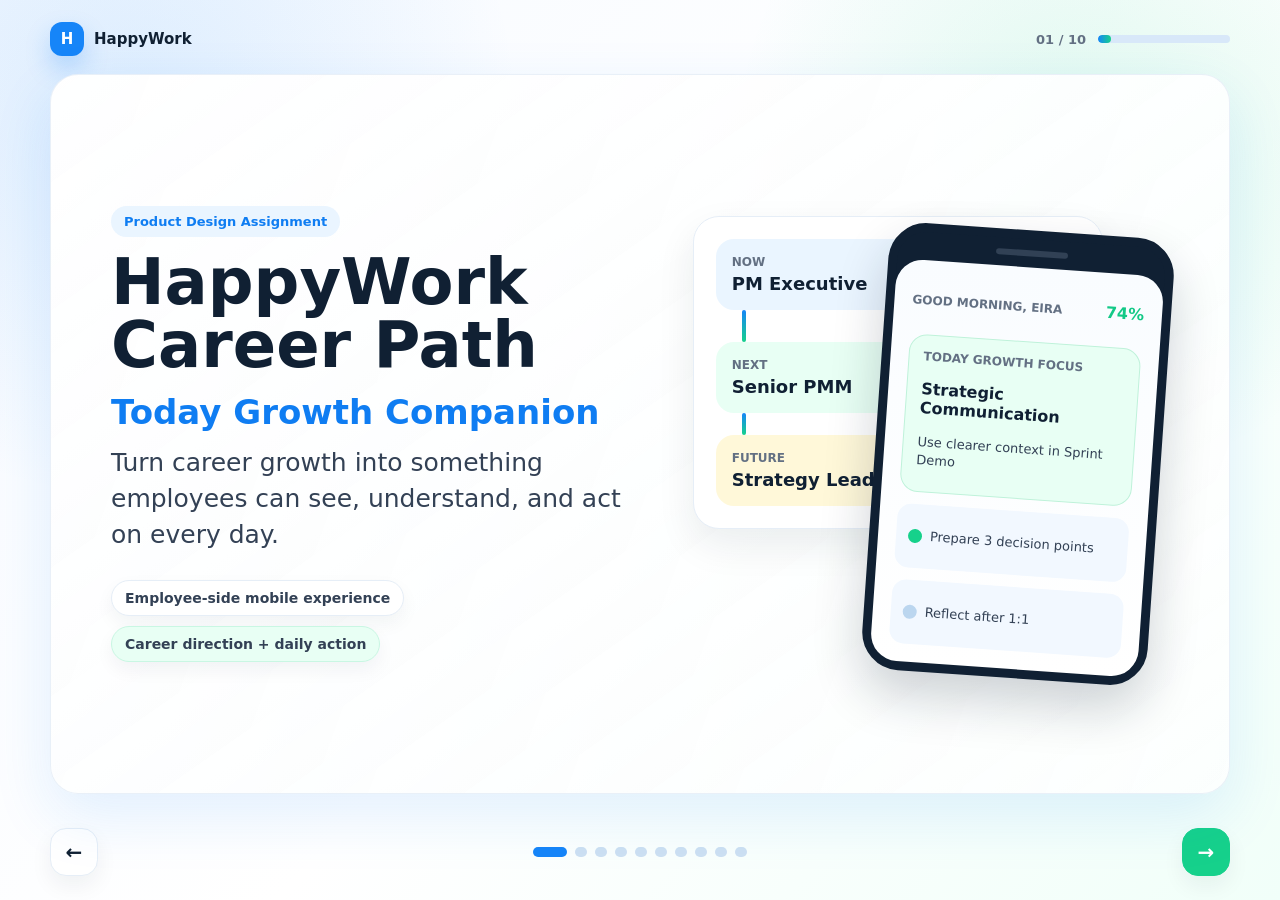
==== index.html @ 4dabb1c9 "Initial commit: HappyWork Career Path pitch deck" ====
<!DOCTYPE html>
<html lang="en">
  <head>
    <meta charset="UTF-8" />
    <meta name="viewport" content="width=device-width, initial-scale=1.0" />
    <meta
      name="description"
      content="HappyWork Career Path - Today Growth Companion product design assignment pitch deck."
    />
    <title>HappyWork Career Path Pitch Deck</title>
    <link rel="stylesheet" href="styles.css" />
  </head>
  <body>
    <main class="deck-shell" aria-live="polite">
      <div class="deck-topbar">
        <div class="brand-mark" aria-label="HappyWork">
          <span class="brand-icon">H</span>
          <span>HappyWork</span>
        </div>
        <div class="deck-progress">
          <span id="slide-count">01 / 10</span>
          <div class="progress-track" aria-hidden="true">
            <span id="progress-bar"></span>
          </div>
        </div>
      </div>

      <section class="slides" id="slides">
        <!-- Slide 1: Title / Vision -->
        <article class="slide active" data-slide="1" aria-label="Slide 1: Title / Vision">
          <div class="slide-grid hero-grid">
            <div class="slide-copy">
              <span class="eyebrow">Product Design Assignment</span>
              <h1>HappyWork Career Path</h1>
              <h2>Today Growth Companion</h2>
              <p class="lead">
                Turn career growth into something employees can see, understand, and act on every day.
              </p>
              <div class="pill-row">
                <span class="soft-pill">Employee-side mobile experience</span>
                <span class="soft-pill mint">Career direction + daily action</span>
              </div>
            </div>

            <div class="hero-visual" aria-label="Career path and mobile growth concept">
              <div class="path-card">
                <div class="path-node current">
                  <span>Now</span>
                  <strong>PM Executive</strong>
                </div>
                <div class="path-line"></div>
                <div class="path-node target">
                  <span>Next</span>
                  <strong>Senior PMM</strong>
                </div>
                <div class="path-line short"></div>
                <div class="path-node future">
                  <span>Future</span>
                  <strong>Strategy Lead</strong>
                </div>
              </div>
              <div class="mini-phone hero-phone">
                <div class="phone-speaker"></div>
                <div class="phone-screen">
                  <div class="phone-header">
                    <span>Good morning, Eira</span>
                    <b>74%</b>
                  </div>
                  <div class="focus-card">
                    <small>Today Growth Focus</small>
                    <strong>Strategic Communication</strong>
                    <span>Use clearer context in Sprint Demo</span>
                  </div>
                  <div class="action-row">
                    <span class="check-dot"></span>
                    <span>Prepare 3 decision points</span>
                  </div>
                  <div class="action-row">
                    <span class="check-dot muted"></span>
                    <span>Reflect after 1:1</span>
                  </div>
                </div>
              </div>
            </div>
          </div>
        </article>

        <!-- Slide 2: The Problem -->
        <article class="slide" data-slide="2" aria-label="Slide 2: The Problem">
          <div class="slide-copy wide">
            <span class="eyebrow">The Problem</span>
            <h1>Employees want to grow - but do not know what to focus on.</h1>
            <p class="lead">Modern employees are not lacking ambition. They are lacking clarity.</p>
          </div>
          <div class="problem-grid">
            <div class="insight-card">
              <span class="card-icon blue">i</span>
              <h3>Information overload</h3>
              <p>Career advice, AI content, internal goals, and learning links arrive without prioritization.</p>
            </div>
            <div class="insight-card">
              <span class="card-icon mint">?</span>
              <h3>Unclear direction</h3>
              <p>Employees can see role titles, but not the practical growth path between them.</p>
            </div>
            <div class="insight-card">
              <span class="card-icon coral">f</span>
              <h3>Fragmented feedback</h3>
              <p>Feedback, learning, calendar work, and goals live in separate places.</p>
            </div>
            <div class="insight-card">
              <span class="card-icon gold">p</span>
              <h3>Invisible progress</h3>
              <p>Small improvements happen in work, but they rarely become visible or motivating.</p>
            </div>
          </div>
        </article>

        <!-- Slide 3: Persona -->
        <article class="slide" data-slide="3" aria-label="Slide 3: Persona">
          <div class="slide-grid persona-grid">
            <div class="persona-card">
              <div class="avatar" aria-hidden="true">
                <span>E</span>
              </div>
              <h1>Meet Eira</h1>
              <h2>The Quiet Explorer</h2>
              <blockquote>
                "I do not need more motivation. I need clarity about what truly matters."
              </blockquote>
            </div>

            <div class="persona-details">
              <span class="eyebrow">Target User</span>
              <div class="detail-list">
                <span>27 years old</span>
                <span>Product Marketing Executive</span>
                <span>Hybrid office worker</span>
                <span>Mobile-first during the day</span>
                <span>Consumes career, AI, productivity, and business content often</span>
              </div>
              <div class="pain-panel">
                <h3>Pain points</h3>
                <div class="pain-chips">
                  <span>Overwhelmed by content</span>
                  <span>Unsure which skill to prioritize</span>
                  <span>Compares herself silently</span>
                  <span>Wants to know if she is growing in the right direction</span>
                </div>
              </div>
            </div>
          </div>
        </article>

        <!-- Slide 4: Key Insight -->
        <article class="slide" data-slide="4" aria-label="Slide 4: Key Insight">
          <div class="slide-copy wide">
            <span class="eyebrow">Key Insight</span>
            <h1>Career Path needs two axes.</h1>
            <p class="lead">
              Career Path is not only about role progression. It is also about capability maturity.
            </p>
          </div>
          <div class="axis-system">
            <div class="axis-card direction">
              <span class="axis-label">Axis 1</span>
              <h2>Career Direction</h2>
              <p>Where employees can go next.</p>
              <div class="role-ladder">
                <span>Current role</span>
                <span>Target role</span>
                <span>Future role</span>
              </div>
            </div>
            <div class="axis-card capability">
              <span class="axis-label">Axis 2</span>
              <h2>Capability Growth</h2>
              <p>What employees need to build.</p>
              <div class="capability-cloud">
                <span>Communication</span>
                <span>Critical thinking</span>
                <span>Strategic thinking</span>
                <span>Leadership</span>
                <span>AI collaboration</span>
              </div>
            </div>
          </div>
        </article>

        <!-- Slide 5: Product Solution -->
        <article class="slide" data-slide="5" aria-label="Slide 5: Product Solution">
          <div class="slide-grid solution-grid">
            <div class="slide-copy">
              <span class="eyebrow">Product Solution</span>
              <h1>Today Growth Companion</h1>
              <p class="lead">
                Help employees understand where they can go, what they need to build, and what to do today to move forward.
              </p>
              <div class="value-card">
                <strong>Value proposition</strong>
                <span>Career direction connected to capability growth and daily work context.</span>
              </div>
              <div class="not-list" aria-label="Product boundaries">
                <span>Not an OKR tracker</span>
                <span>Not a course marketplace</span>
                <span>Not performance monitoring</span>
              </div>
            </div>
            <div class="solution-stack">
              <div class="solution-step">
                <span>1</span>
                <p>Understand current role</p>
              </div>
              <div class="solution-step">
                <span>2</span>
                <p>Choose target direction</p>
              </div>
              <div class="solution-step">
                <span>3</span>
                <p>Identify capability gaps</p>
              </div>
              <div class="solution-step active-step">
                <span>4</span>
                <p>Receive daily growth focus</p>
              </div>
              <div class="solution-step">
                <span>5</span>
                <p>Turn feedback into visible progress</p>
              </div>
            </div>
          </div>
        </article>

        <!-- Slide 6: How It Works -->
        <article class="slide" data-slide="6" aria-label="Slide 6: How It Works">
          <div class="slide-copy wide">
            <span class="eyebrow">How It Works</span>
            <h1>From Career Path to Daily Growth Action</h1>
          </div>
          <div class="flow-strip">
            <div class="flow-node">Current Role</div>
            <div class="flow-node">Target Role</div>
            <div class="flow-node">Required Capabilities</div>
            <div class="flow-node">Skill Gap</div>
            <div class="flow-node focus">Today Growth Focus</div>
            <div class="flow-node">Feedback & Reflection</div>
            <div class="flow-node">Visible Progress</div>
          </div>
          <div class="input-grid">
            <div class="input-card company">Company OKR / KPI focus</div>
            <div class="input-card calendar">Calendar work context</div>
            <div class="input-card feedback">Manager / peer feedback</div>
            <div class="input-card reflection">Personal growth direction</div>
          </div>
        </article>

        <!-- Slide 7: Feature Structure -->
        <article class="slide" data-slide="7" aria-label="Slide 7: Feature Structure">
          <div class="slide-copy wide">
            <span class="eyebrow">Feature Structure</span>
            <h1>Four pages in the system. Two core screens for MVP.</h1>
          </div>
          <div class="sitemap-grid">
            <div class="site-card mvp">
              <span class="mvp-badge">MVP screen 1</span>
              <h2>Career Overview / Home</h2>
              <div class="block-list">
                <span>Greeting</span>
                <span>Career Path Map</span>
                <span>Capabilities</span>
                <span>Today Growth Focus</span>
                <span>Today Schedule</span>
                <span>Recommended Action</span>
              </div>
            </div>
            <div class="site-card mvp">
              <span class="mvp-badge">MVP screen 2</span>
              <h2>Goal & Skill Growth</h2>
              <div class="block-list">
                <span>Goal</span>
                <span>Skill Gap</span>
                <span>Action Checklist</span>
                <span>Feedback Snippet</span>
                <span>Recognized Skills</span>
                <span>Progress</span>
              </div>
            </div>
            <div class="site-card secondary">
              <span>Future page</span>
              <h2>Feedback & Reflection</h2>
              <p>Turn review moments into clear growth signals.</p>
            </div>
            <div class="site-card secondary">
              <span>Future page</span>
              <h2>Reward / Learning Support</h2>
              <p>Connect progress to coaching, recognition, and learning support.</p>
            </div>
          </div>
        </article>

        <!-- Slide 8: Key Screen 1 -->
        <article class="slide" data-slide="8" aria-label="Slide 8: Key Screen 1">
          <div class="screen-slide">
            <div class="slide-copy">
              <span class="eyebrow">Key Screen 1</span>
              <h1>Screen 1 - Career Overview / Home</h1>
              <p class="lead">Where am I, where can I go, and what should I focus on today?</p>
              <div class="screen-notes">
                <span>Orientation first</span>
                <span>Daily focus is specific</span>
                <span>Calendar context makes it actionable</span>
              </div>
            </div>
            <div class="phone-mockup large">
              <div class="phone-speaker"></div>
              <div class="mobile-ui">
                <div class="mobile-greeting">
                  <span>Good Morning, Eira</span>
                  <b>Career Path</b>
                </div>
                <div class="role-card">
                  <small>Current Role</small>
                  <strong>Product Marketing Executive</strong>
                  <div class="role-arrow"></div>
                  <small>Target Role</small>
                  <strong>Senior Product Marketing</strong>
                </div>
                <div class="map-card">
                  <span class="map-dot active"></span>
                  <span class="map-line"></span>
                  <span class="map-dot"></span>
                  <span class="map-line"></span>
                  <span class="map-dot future"></span>
                </div>
                <div class="cap-card">
                  <div>
                    <small>Capability Snapshot</small>
                    <strong>Strategic Communication</strong>
                  </div>
                  <span>2/4</span>
                </div>
                <div class="focus-card">
                  <small>Today Growth Focus</small>
                  <strong>Strategic Communication</strong>
                  <span>Frame demo updates around customer impact.</span>
                </div>
                <div class="schedule-card">
                  <small>Today Schedule</small>
                  <span>Sprint Demo - 10:30</span>
                  <span>1:1 with Manager - 15:00</span>
                </div>
                <button class="mobile-cta">Prepare talking points</button>
              </div>
            </div>
          </div>
        </article>

        <!-- Slide 9: Key Screen 2 -->
        <article class="slide" data-slide="9" aria-label="Slide 9: Key Screen 2">
          <div class="screen-slide reverse">
            <div class="phone-mockup large">
              <div class="phone-speaker"></div>
              <div class="mobile-ui">
                <div class="mobile-greeting compact">
                  <span>Goal & Skill Growth</span>
                  <b>42%</b>
                </div>
                <div class="goal-card">
                  <small>Goal</small>
                  <strong>Improve Strategic Communication</strong>
                </div>
                <div class="level-card">
                  <div>
                    <small>Skill Gap</small>
                    <strong>Current level 2 / Target level 4</strong>
                  </div>
                  <div class="level-bars">
                    <span class="filled"></span>
                    <span class="filled"></span>
                    <span></span>
                    <span></span>
                  </div>
                </div>
                <div class="checklist-card">
                  <small>Action Checklist</small>
                  <label><input type="checkbox" checked /> Add customer context</label>
                  <label><input type="checkbox" /> Share decision options</label>
                  <label><input type="checkbox" /> Ask for manager feedback</label>
                </div>
                <div class="feedback-snippet">
                  <small>Feedback Snippet</small>
                  <span>"Your demo was clear. Next, connect the impact to Q3 priority."</span>
                </div>
                <div class="tag-row">
                  <span>Storytelling</span>
                  <span>Clarity</span>
                  <span>Customer impact</span>
                </div>
                <div class="month-progress">
                  <small>Progress this month</small>
                  <div class="progress-track small"><span></span></div>
                </div>
                <div class="reward-card">Unlock 1 Coaching Hour</div>
              </div>
            </div>
            <div class="slide-copy">
              <span class="eyebrow">Key Screen 2</span>
              <h1>Screen 2 - Goal & Skill Growth</h1>
              <p class="lead">How do I grow this skill?</p>
              <div class="screen-notes">
                <span>Clear gap</span>
                <span>Small actions</span>
                <span>Feedback becomes progress</span>
              </div>
            </div>
          </div>
        </article>

        <!-- Slide 10: Why It Matters -->
        <article class="slide" data-slide="10" aria-label="Slide 10: Why It Matters">
          <div class="slide-copy wide center">
            <span class="eyebrow">Why This Matters</span>
            <h1>Growth should happen within the flow of work, not outside of it.</h1>
          </div>
          <div class="value-grid">
            <div class="value-column employee">
              <h2>Value for Employees</h2>
              <ul>
                <li>Clearer career direction</li>
                <li>Reduced overwhelm</li>
                <li>Visible progress</li>
                <li>More actionable growth</li>
              </ul>
            </div>
            <div class="value-column hr">
              <h2>Value for Managers / HR</h2>
              <ul>
                <li>Better development conversations</li>
                <li>Clearer capability gaps</li>
                <li>Stronger employee engagement</li>
                <li>Growth aligned with company direction</li>
              </ul>
            </div>
          </div>
          <div class="closing-card">
            <span>Career direction</span>
            <span>Capability growth</span>
            <span>Daily work action</span>
          </div>
        </article>
      </section>

      <div class="deck-controls" aria-label="Slide controls">
        <button class="nav-button" id="prev-slide" aria-label="Previous slide">
          <span aria-hidden="true">&larr;</span>
        </button>
        <div class="slide-dots" id="slide-dots" aria-label="Slide progress"></div>
        <button class="nav-button primary" id="next-slide" aria-label="Next slide">
          <span aria-hidden="true">&rarr;</span>
        </button>
      </div>
    </main>

    <script src="script.js"></script>
  </body>
</html>
---- styles.css ----
:root {
  --primary: #1685F8;
  --primary-dark: #0F7DF2;
  --primary-light: #EAF5FF;
  --cta: #16D18B;
  --cta-dark: #13C987;
  --cta-light: #E8FFF4;
  --text-title: #102033;
  --text-body: #334155;
  --text-muted: #637083;
  --text-placeholder: #AAB8C7;
  --background: #F6FAFF;
  --surface: #FFFFFF;
  --border: #E6EEF7;
  --growth-focus-bg: #E8FFF4;
  --company-focus-bg: #EAF5FF;
  --feedback-bg: #FFF0F0;
  --reflection-bg: #F4EDFF;
  --reward-bg: #FFF8D9;
  --recognition-bg: #FFF9CC;
  --coral: #FF7D7D;
  --violet: #8B5CF6;
  --gold: #F8C73E;
  --shadow-soft: 0 22px 60px rgba(22, 133, 248, 0.12);
  --shadow-card: 0 16px 38px rgba(16, 32, 51, 0.08);
  --radius-lg: 28px;
  --radius-md: 20px;
  --radius-sm: 14px;
  --slide-width: min(1180px, calc(100vw - 48px));
  --slide-height: min(720px, calc(100vh - 150px));
}

* {
  box-sizing: border-box;
}

html {
  min-height: 100%;
}

body {
  min-height: 100vh;
  margin: 0;
  background:
    radial-gradient(circle at 10% 12%, rgba(22, 133, 248, 0.12), transparent 28%),
    radial-gradient(circle at 84% 16%, rgba(22, 209, 139, 0.14), transparent 26%),
    linear-gradient(135deg, var(--background), #FFFFFF 54%, #F1FFF9);
  color: var(--text-body);
  font-family: Inter, ui-sans-serif, system-ui, -apple-system, BlinkMacSystemFont, "Segoe UI", sans-serif;
}

button,
input {
  font: inherit;
}

button {
  cursor: pointer;
}

.deck-shell {
  display: grid;
  grid-template-rows: auto 1fr auto;
  gap: 18px;
  min-height: 100vh;
  padding: 22px 24px 24px;
}

.deck-topbar,
.deck-controls {
  width: var(--slide-width);
  margin: 0 auto;
}

.deck-topbar {
  display: flex;
  align-items: center;
  justify-content: space-between;
  gap: 18px;
}

.brand-mark {
  display: inline-flex;
  align-items: center;
  gap: 10px;
  color: var(--text-title);
  font-size: 15px;
  font-weight: 800;
}

.brand-icon {
  display: grid;
  width: 34px;
  height: 34px;
  place-items: center;
  border-radius: 12px;
  background: var(--primary);
  color: #FFFFFF;
  box-shadow: 0 12px 24px rgba(22, 133, 248, 0.25);
}

.deck-progress {
  display: inline-flex;
  align-items: center;
  gap: 12px;
  color: var(--text-muted);
  font-size: 13px;
  font-weight: 700;
}

.progress-track {
  width: 132px;
  height: 8px;
  overflow: hidden;
  border-radius: 999px;
  background: #D8E8F9;
}

.progress-track span {
  display: block;
  width: 10%;
  height: 100%;
  border-radius: inherit;
  background: linear-gradient(90deg, var(--primary), var(--cta));
  transition: width 220ms ease;
}

.slides {
  position: relative;
  display: grid;
  width: var(--slide-width);
  height: var(--slide-height);
  min-height: 560px;
  margin: 0 auto;
}

.slide {
  position: absolute;
  inset: 0;
  display: none;
  overflow: hidden;
  padding: clamp(32px, 5vw, 60px);
  border: 1px solid rgba(230, 238, 247, 0.85);
  border-radius: var(--radius-lg);
  background:
    linear-gradient(145deg, rgba(255, 255, 255, 0.96), rgba(255, 255, 255, 0.82)),
    linear-gradient(110deg, rgba(234, 245, 255, 0.72), rgba(232, 255, 244, 0.52));
  box-shadow: var(--shadow-soft);
}

.slide.active {
  display: block;
  animation: slideIn 220ms ease both;
}

@keyframes slideIn {
  from {
    opacity: 0;
    transform: translateY(10px);
  }

  to {
    opacity: 1;
    transform: translateY(0);
  }
}

.slide-grid {
  display: grid;
  grid-template-columns: minmax(0, 1fr) minmax(320px, 0.92fr);
  gap: clamp(28px, 5vw, 64px);
  height: 100%;
  align-items: center;
}

.slide-copy {
  max-width: 620px;
}

.slide-copy.wide {
  max-width: 880px;
}

.slide-copy.center {
  margin: 0 auto;
  text-align: center;
}

.eyebrow {
  display: inline-flex;
  margin-bottom: 14px;
  padding: 8px 13px;
  border-radius: 999px;
  background: var(--primary-light);
  color: var(--primary-dark);
  font-size: 13px;
  font-weight: 800;
  letter-spacing: 0;
}

h1,
h2,
h3,
p {
  margin-top: 0;
}

h1 {
  margin-bottom: 16px;
  color: var(--text-title);
  font-size: clamp(38px, 5vw, 64px);
  line-height: 0.98;
  letter-spacing: 0;
}

h2 {
  margin-bottom: 14px;
  color: var(--primary-dark);
  font-size: clamp(24px, 3vw, 34px);
  line-height: 1.12;
  letter-spacing: 0;
}

h3 {
  margin-bottom: 8px;
  color: var(--text-title);
  font-size: 20px;
  line-height: 1.2;
}

.lead {
  max-width: 720px;
  margin-bottom: 26px;
  color: var(--text-body);
  font-size: clamp(19px, 2vw, 25px);
  line-height: 1.45;
}

.pill-row,
.pain-chips,
.screen-notes,
.tag-row {
  display: flex;
  flex-wrap: wrap;
  gap: 10px;
}

.soft-pill,
.pain-chips span,
.screen-notes span,
.tag-row span {
  display: inline-flex;
  align-items: center;
  min-height: 36px;
  padding: 9px 13px;
  border: 1px solid var(--border);
  border-radius: 999px;
  background: var(--surface);
  color: var(--text-body);
  font-size: 14px;
  font-weight: 700;
  box-shadow: 0 8px 18px rgba(16, 32, 51, 0.05);
}

.soft-pill.mint,
.screen-notes span:nth-child(2),
.tag-row span {
  background: var(--cta-light);
  border-color: #C9F7E3;
}

.hero-visual {
  position: relative;
  min-height: 500px;
}

.path-card {
  position: absolute;
  top: 32px;
  left: 0;
  width: min(410px, 100%);
  padding: 22px;
  border: 1px solid var(--border);
  border-radius: 26px;
  background: var(--surface);
  box-shadow: var(--shadow-card);
}

.path-node {
  display: grid;
  gap: 4px;
  padding: 16px;
  border-radius: 18px;
  background: var(--company-focus-bg);
}

.path-node span,
.phone-header span,
.focus-card small,
.role-card small,
.cap-card small,
.schedule-card small,
.goal-card small,
.level-card small,
.checklist-card small,
.feedback-snippet small,
.month-progress small {
  color: var(--text-muted);
  font-size: 12px;
  font-weight: 800;
  text-transform: uppercase;
}

.path-node strong {
  color: var(--text-title);
  font-size: 18px;
}

.path-node.target {
  background: var(--growth-focus-bg);
}

.path-node.future {
  background: var(--reward-bg);
}

.path-line {
  width: 4px;
  height: 32px;
  margin: 0 0 0 26px;
  border-radius: 999px;
  background: linear-gradient(var(--primary), var(--cta));
}

.path-line.short {
  height: 22px;
}

.mini-phone,
.phone-mockup {
  width: 286px;
  border: 9px solid #102033;
  border-radius: 38px;
  background: #102033;
  box-shadow: 0 24px 50px rgba(16, 32, 51, 0.2);
}

.hero-phone {
  position: absolute;
  right: 8px;
  bottom: 6px;
  transform: rotate(4deg);
}

.phone-speaker {
  width: 72px;
  height: 6px;
  margin: 11px auto;
  border-radius: 999px;
  background: #314155;
}

.phone-screen,
.mobile-ui {
  display: grid;
  gap: 12px;
  min-height: 402px;
  padding: 18px;
  border-radius: 27px;
  background: linear-gradient(180deg, #F9FCFF, #FFFFFF);
}

.phone-header,
.cap-card,
.mobile-greeting,
.level-card {
  display: flex;
  align-items: center;
  justify-content: space-between;
  gap: 12px;
}

.phone-header b {
  color: var(--cta-dark);
}

.focus-card,
.role-card,
.map-card,
.cap-card,
.schedule-card,
.goal-card,
.level-card,
.checklist-card,
.feedback-snippet,
.month-progress,
.reward-card {
  display: grid;
  gap: 8px;
  padding: 14px;
  border: 1px solid var(--border);
  border-radius: 18px;
  background: var(--surface);
}

.focus-card {
  border-color: #BFF2DA;
  background: var(--growth-focus-bg);
}

.focus-card strong,
.goal-card strong,
.level-card strong {
  color: var(--text-title);
  font-size: 16px;
}

.focus-card span,
.action-row span:last-child,
.schedule-card span,
.feedback-snippet span {
  color: var(--text-body);
  font-size: 13px;
  line-height: 1.35;
}

.action-row {
  display: flex;
  align-items: center;
  gap: 8px;
  padding: 11px 12px;
  border-radius: 14px;
  background: #F2F8FF;
}

.check-dot {
  width: 14px;
  height: 14px;
  border-radius: 999px;
  background: var(--cta);
}

.check-dot.muted {
  background: #BBD6EF;
}

.problem-grid {
  display: grid;
  grid-template-columns: repeat(4, minmax(0, 1fr));
  gap: 18px;
  margin-top: 44px;
}

.insight-card {
  min-height: 258px;
  padding: 24px;
  border: 1px solid var(--border);
  border-radius: 24px;
  background: var(--surface);
  box-shadow: var(--shadow-card);
}

.insight-card p {
  margin-bottom: 0;
  color: var(--text-muted);
  font-size: 16px;
  line-height: 1.5;
}

.card-icon {
  display: grid;
  width: 46px;
  height: 46px;
  margin-bottom: 22px;
  place-items: center;
  border-radius: 16px;
  color: var(--text-title);
  font-weight: 900;
}

.card-icon.blue {
  background: var(--company-focus-bg);
  color: var(--primary-dark);
}

.card-icon.mint {
  background: var(--growth-focus-bg);
  color: var(--cta-dark);
}

.card-icon.coral {
  background: var(--feedback-bg);
  color: #DB5757;
}

.card-icon.gold {
  background: var(--reward-bg);
  color: #AD7C00;
}

.persona-grid {
  grid-template-columns: minmax(310px, 0.88fr) minmax(0, 1fr);
}

.persona-card {
  padding: 34px;
  border: 1px solid var(--border);
  border-radius: 28px;
  background:
    linear-gradient(180deg, rgba(234, 245, 255, 0.86), rgba(232, 255, 244, 0.72)),
    var(--surface);
  box-shadow: var(--shadow-card);
}

.avatar {
  display: grid;
  width: 108px;
  height: 108px;
  margin-bottom: 24px;
  place-items: center;
  border-radius: 34px;
  background: var(--surface);
  box-shadow: 0 18px 34px rgba(22, 133, 248, 0.14);
}

.avatar span {
  display: grid;
  width: 74px;
  height: 74px;
  place-items: center;
  border-radius: 26px;
  background: linear-gradient(135deg, var(--primary), var(--cta));
  color: #FFFFFF;
  font-size: 38px;
  font-weight: 900;
}

blockquote {
  margin: 34px 0 0;
  padding: 24px;
  border-left: 5px solid var(--cta);
  border-radius: 18px;
  background: var(--surface);
  color: var(--text-title);
  font-size: 24px;
  font-weight: 800;
  line-height: 1.28;
}

.detail-list {
  display: grid;
  gap: 12px;
  margin-bottom: 24px;
}

.detail-list span {
  padding: 16px 18px;
  border: 1px solid var(--border);
  border-radius: 16px;
  background: var(--surface);
  color: var(--text-body);
  font-size: 17px;
  font-weight: 700;
  box-shadow: 0 8px 18px rgba(16, 32, 51, 0.04);
}

.pain-panel {
  padding: 22px;
  border-radius: 22px;
  background: var(--reflection-bg);
}

.axis-system {
  display: grid;
  grid-template-columns: repeat(2, minmax(0, 1fr));
  gap: 28px;
  margin-top: 38px;
}

.axis-card {
  min-height: 330px;
  padding: 30px;
  border: 1px solid var(--border);
  border-radius: 28px;
  background: var(--surface);
  box-shadow: var(--shadow-card);
}

.axis-card.direction {
  background: linear-gradient(180deg, var(--company-focus-bg), #FFFFFF 68%);
}

.axis-card.capability {
  background: linear-gradient(180deg, var(--growth-focus-bg), #FFFFFF 68%);
}

.axis-label,
.mvp-badge,
.site-card.secondary span {
  display: inline-flex;
  width: fit-content;
  margin-bottom: 14px;
  padding: 7px 11px;
  border-radius: 999px;
  background: rgba(255, 255, 255, 0.82);
  color: var(--text-muted);
  font-size: 12px;
  font-weight: 900;
  text-transform: uppercase;
}

.role-ladder {
  display: grid;
  gap: 14px;
  margin-top: 28px;
}

.role-ladder span {
  position: relative;
  padding: 15px 16px 15px 42px;
  border-radius: 16px;
  background: var(--surface);
  color: var(--text-title);
  font-weight: 800;
}

.role-ladder span::before {
  position: absolute;
  left: 16px;
  top: 50%;
  width: 12px;
  height: 12px;
  border-radius: 999px;
  background: var(--primary);
  content: "";
  transform: translateY(-50%);
}

.role-ladder span:nth-child(2)::before {
  background: var(--cta);
}

.role-ladder span:nth-child(3)::before {
  background: var(--gold);
}

.capability-cloud {
  display: flex;
  flex-wrap: wrap;
  gap: 12px;
  margin-top: 30px;
}

.capability-cloud span {
  padding: 12px 14px;
  border-radius: 999px;
  background: var(--surface);
  color: var(--text-title);
  font-weight: 800;
  box-shadow: 0 8px 20px rgba(16, 32, 51, 0.06);
}

.solution-grid {
  grid-template-columns: minmax(0, 0.9fr) minmax(360px, 1fr);
}

.value-card {
  display: grid;
  gap: 8px;
  max-width: 510px;
  padding: 22px;
  border: 1px solid #C9F7E3;
  border-radius: 22px;
  background: var(--cta-light);
  color: var(--text-body);
}

.value-card strong {
  color: var(--text-title);
  font-size: 18px;
}

.not-list {
  display: flex;
  flex-wrap: wrap;
  gap: 9px;
  margin-top: 16px;
}

.not-list span {
  padding: 9px 12px;
  border: 1px solid var(--border);
  border-radius: 999px;
  background: var(--surface);
  color: var(--text-muted);
  font-size: 13px;
  font-weight: 800;
}

.solution-stack {
  display: grid;
  gap: 14px;
}

.solution-step {
  display: grid;
  grid-template-columns: 46px 1fr;
  align-items: center;
  gap: 14px;
  min-height: 74px;
  padding: 14px 18px;
  border: 1px solid var(--border);
  border-radius: 20px;
  background: var(--surface);
  box-shadow: var(--shadow-card);
}

.solution-step span {
  display: grid;
  width: 44px;
  height: 44px;
  place-items: center;
  border-radius: 15px;
  background: var(--primary-light);
  color: var(--primary-dark);
  font-weight: 900;
}

.solution-step p {
  margin: 0;
  color: var(--text-title);
  font-size: 18px;
  font-weight: 800;
}

.solution-step.active-step {
  border-color: #BFF2DA;
  background: var(--growth-focus-bg);
}

.solution-step.active-step span {
  background: var(--cta);
  color: #FFFFFF;
}

.flow-strip {
  display: grid;
  grid-template-columns: repeat(7, minmax(0, 1fr));
  gap: 10px;
  margin-top: 40px;
}

.flow-node {
  position: relative;
  display: grid;
  min-height: 116px;
  place-items: center;
  padding: 18px 12px;
  border: 1px solid var(--border);
  border-radius: 20px;
  background: var(--surface);
  color: var(--text-title);
  font-size: 15px;
  font-weight: 900;
  line-height: 1.2;
  text-align: center;
  box-shadow: 0 10px 20px rgba(16, 32, 51, 0.06);
}

.flow-node:not(:last-child)::after {
  position: absolute;
  right: -8px;
  top: 50%;
  z-index: 2;
  width: 14px;
  height: 14px;
  border-right: 3px solid var(--primary);
  border-bottom: 3px solid var(--primary);
  content: "";
  transform: translateY(-50%) rotate(-45deg);
}

.flow-node.focus {
  border-color: #BFF2DA;
  background: var(--growth-focus-bg);
  color: #075E40;
}

.input-grid {
  display: grid;
  grid-template-columns: repeat(4, minmax(0, 1fr));
  gap: 16px;
  margin-top: 34px;
}

.input-card {
  min-height: 108px;
  padding: 20px;
  border-radius: 20px;
  color: var(--text-title);
  font-weight: 900;
  line-height: 1.25;
}

.input-card.company {
  background: var(--company-focus-bg);
}

.input-card.calendar {
  background: var(--growth-focus-bg);
}

.input-card.feedback {
  background: var(--feedback-bg);
}

.input-card.reflection {
  background: var(--reflection-bg);
}

.sitemap-grid {
  display: grid;
  grid-template-columns: repeat(4, minmax(0, 1fr));
  gap: 18px;
  margin-top: 32px;
}

.site-card {
  min-height: 392px;
  padding: 23px;
  border: 1px solid var(--border);
  border-radius: 24px;
  background: var(--surface);
  box-shadow: var(--shadow-card);
}

.site-card h2 {
  color: var(--text-title);
  font-size: 24px;
}

.site-card.mvp {
  border-color: #BBDDFB;
  background: linear-gradient(180deg, #FFFFFF, var(--company-focus-bg));
}

.site-card.secondary {
  display: flex;
  flex-direction: column;
  justify-content: space-between;
  background: #FBFDFF;
}

.site-card.secondary p {
  color: var(--text-muted);
  font-size: 17px;
  line-height: 1.45;
}

.block-list {
  display: grid;
  gap: 9px;
}

.block-list span {
  padding: 10px 12px;
  border-radius: 13px;
  background: var(--surface);
  color: var(--text-body);
  font-size: 14px;
  font-weight: 800;
}

.screen-slide {
  display: grid;
  grid-template-columns: minmax(0, 0.92fr) minmax(330px, 430px);
  gap: clamp(28px, 5vw, 70px);
  height: 100%;
  align-items: center;
}

.screen-slide.reverse {
  grid-template-columns: minmax(330px, 430px) minmax(0, 0.92fr);
}

.phone-mockup.large {
  width: min(372px, 100%);
  margin: 0 auto;
  border-width: 10px;
  border-radius: 42px;
}

.phone-mockup.large .mobile-ui {
  min-height: 540px;
  padding: 20px;
}

.mobile-greeting span,
.mobile-greeting b {
  color: var(--text-title);
  font-weight: 900;
}

.mobile-greeting.compact {
  padding-bottom: 2px;
}

.role-card {
  background: var(--company-focus-bg);
}

.role-arrow {
  width: 3px;
  height: 18px;
  margin-left: 14px;
  border-radius: 999px;
  background: var(--primary);
}

.map-card {
  grid-template-columns: auto 1fr auto 1fr auto;
  align-items: center;
  gap: 8px;
  background: #FBFDFF;
}

.map-dot {
  width: 17px;
  height: 17px;
  border: 4px solid #BBDDFB;
  border-radius: 999px;
  background: #FFFFFF;
}

.map-dot.active {
  border-color: var(--primary);
  background: var(--primary);
}

.map-dot.future {
  border-color: var(--cta);
}

.map-line {
  height: 4px;
  border-radius: 999px;
  background: #CFE5FA;
}

.cap-card span {
  display: grid;
  width: 44px;
  height: 44px;
  place-items: center;
  border-radius: 14px;
  background: var(--primary-light);
  color: var(--primary-dark);
  font-weight: 900;
}

.mobile-cta {
  min-height: 48px;
  border: 0;
  border-radius: 16px;
  background: var(--cta);
  color: #FFFFFF;
  font-weight: 900;
  box-shadow: 0 12px 22px rgba(22, 209, 139, 0.26);
}

.goal-card {
  background: var(--company-focus-bg);
}

.level-bars {
  display: flex;
  gap: 4px;
}

.level-bars span {
  width: 24px;
  height: 9px;
  border-radius: 999px;
  background: #D6E7F7;
}

.level-bars .filled {
  background: var(--cta);
}

.checklist-card label {
  display: flex;
  align-items: center;
  gap: 8px;
  color: var(--text-body);
  font-size: 13px;
  font-weight: 700;
}

.checklist-card input {
  width: 16px;
  height: 16px;
  accent-color: var(--cta);
}

.feedback-snippet {
  background: var(--feedback-bg);
}

.month-progress .progress-track.small {
  width: 100%;
  height: 9px;
  background: #DCEBFA;
}

.month-progress .progress-track.small span {
  width: 42%;
}

.reward-card {
  justify-items: center;
  border-color: #F6E28B;
  background: var(--reward-bg);
  color: #8A6500;
  font-weight: 900;
}

.value-grid {
  display: grid;
  grid-template-columns: repeat(2, minmax(0, 1fr));
  gap: 28px;
  margin-top: 36px;
}

.value-column {
  min-height: 292px;
  padding: 32px;
  border: 1px solid var(--border);
  border-radius: 28px;
  box-shadow: var(--shadow-card);
}

.value-column.employee {
  background: linear-gradient(180deg, var(--growth-focus-bg), #FFFFFF);
}

.value-column.hr {
  background: linear-gradient(180deg, var(--company-focus-bg), #FFFFFF);
}

.value-column h2 {
  color: var(--text-title);
}

.value-column ul {
  display: grid;
  gap: 14px;
  margin: 22px 0 0;
  padding: 0;
  list-style: none;
}

.value-column li {
  position: relative;
  padding-left: 28px;
  color: var(--text-body);
  font-size: 19px;
  font-weight: 800;
}

.value-column li::before {
  position: absolute;
  left: 0;
  top: 5px;
  width: 14px;
  height: 14px;
  border-radius: 999px;
  background: var(--cta);
  content: "";
}

.value-column.hr li::before {
  background: var(--primary);
}

.closing-card {
  display: flex;
  flex-wrap: wrap;
  justify-content: center;
  gap: 12px;
  margin: 30px auto 0;
}

.closing-card span {
  padding: 13px 16px;
  border-radius: 999px;
  background: var(--surface);
  color: var(--text-title);
  font-weight: 900;
  box-shadow: 0 10px 22px rgba(16, 32, 51, 0.06);
}

.deck-controls {
  display: grid;
  grid-template-columns: 48px 1fr 48px;
  align-items: center;
  gap: 16px;
}

.nav-button {
  display: grid;
  width: 48px;
  height: 48px;
  place-items: center;
  border: 1px solid var(--border);
  border-radius: 16px;
  background: var(--surface);
  color: var(--text-title);
  font-size: 20px;
  font-weight: 900;
  box-shadow: 0 10px 22px rgba(16, 32, 51, 0.06);
}

.nav-button.primary {
  border-color: var(--cta);
  background: var(--cta);
  color: #FFFFFF;
}

.slide-dots {
  display: flex;
  align-items: center;
  justify-content: center;
  gap: 8px;
}

.slide-dot {
  width: 10px;
  height: 10px;
  border: 0;
  border-radius: 999px;
  background: #CDE0F2;
  transition: width 180ms ease, background 180ms ease;
}

.slide-dot.active {
  width: 34px;
  background: var(--primary);
}

@media (max-width: 980px) {
  :root {
    --slide-height: auto;
  }

  .deck-shell {
    min-height: 100vh;
    padding: 16px;
  }

  .deck-topbar,
  .deck-controls,
  .slides {
    width: min(100%, 760px);
  }

  .slides {
    min-height: 720px;
  }

  .slide {
    position: relative;
    min-height: 720px;
    overflow: visible;
  }

  .slide-grid,
  .hero-grid,
  .persona-grid,
  .solution-grid,
  .screen-slide,
  .screen-slide.reverse {
    grid-template-columns: 1fr;
  }

  .hero-visual {
    min-height: 560px;
  }

  .problem-grid,
  .axis-system,
  .input-grid,
  .sitemap-grid,
  .value-grid {
    grid-template-columns: repeat(2, minmax(0, 1fr));
  }

  .flow-strip {
    grid-template-columns: 1fr;
  }

  .flow-node {
    min-height: 72px;
  }

  .flow-node:not(:last-child)::after {
    right: 50%;
    top: auto;
    bottom: -8px;
    transform: translateX(50%) rotate(45deg);
  }
}

@media (max-height: 760px) and (min-width: 981px) {
  .slide {
    padding: 36px;
  }

  h1 {
    font-size: clamp(36px, 4vw, 48px);
  }

  h2 {
    font-size: clamp(22px, 2.4vw, 28px);
  }

  .lead {
    margin-bottom: 18px;
    font-size: 18px;
  }

  .problem-grid,
  .axis-system,
  .flow-strip,
  .input-grid,
  .sitemap-grid,
  .value-grid {
    margin-top: 22px;
  }

  .insight-card {
    min-height: 214px;
    padding: 20px;
  }

  .insight-card p {
    font-size: 14px;
  }

  .axis-card {
    min-height: 284px;
    padding: 24px;
  }

  .solution-stack {
    gap: 10px;
  }

  .solution-step {
    min-height: 64px;
  }

  .flow-node {
    min-height: 92px;
    font-size: 13px;
  }

  .input-card {
    min-height: 86px;
    padding: 16px;
  }

  .site-card {
    min-height: 316px;
    padding: 18px;
  }

  .site-card h2 {
    font-size: 20px;
  }

  .block-list {
    gap: 7px;
  }

  .block-list span {
    padding: 8px 10px;
    font-size: 12px;
  }

  .phone-mockup.large .mobile-ui {
    min-height: 446px;
    gap: 8px;
    padding: 15px;
  }

  .focus-card,
  .role-card,
  .map-card,
  .cap-card,
  .schedule-card,
  .goal-card,
  .level-card,
  .checklist-card,
  .feedback-snippet,
  .month-progress,
  .reward-card {
    gap: 5px;
    padding: 10px;
    border-radius: 14px;
  }

  .phone-speaker {
    margin: 8px auto;
  }

  .value-column {
    min-height: 230px;
    padding: 24px;
  }

  .value-column li {
    font-size: 16px;
  }
}

@media (max-width: 640px) {
  .deck-topbar {
    align-items: flex-start;
    flex-direction: column;
  }

  .deck-progress {
    width: 100%;
    justify-content: space-between;
  }

  .progress-track {
    flex: 1;
  }

  .slides {
    min-height: 760px;
  }

  .slide {
    padding: 26px 20px;
    border-radius: 22px;
  }

  h1 {
    font-size: clamp(34px, 13vw, 46px);
  }

  h2 {
    font-size: 24px;
  }

  .lead {
    font-size: 18px;
  }

  .problem-grid,
  .axis-system,
  .input-grid,
  .sitemap-grid,
  .value-grid {
    grid-template-columns: 1fr;
  }

  .hero-visual {
    min-height: 660px;
  }

  .path-card {
    position: relative;
    top: auto;
  }

  .hero-phone {
    position: relative;
    right: auto;
    bottom: auto;
    margin: 22px auto 0;
    transform: none;
  }

  .phone-mockup.large {
    width: min(100%, 340px);
  }

  .slide-dots {
    gap: 5px;
  }

  .slide-dot {
    width: 8px;
    height: 8px;
  }

  .slide-dot.active {
    width: 24px;
  }
}

@media print {
  body {
    background: #FFFFFF;
  }

  .deck-shell {
    display: block;
    padding: 0;
  }

  .deck-topbar,
  .deck-controls {
    display: none;
  }

  .slides {
    display: block;
    width: 100%;
    height: auto;
    min-height: 0;
  }

  .slide {
    position: relative;
    display: block !important;
    width: 100%;
    min-height: 100vh;
    margin: 0;
    padding: 38px;
    overflow: hidden;
    break-after: page;
    border: 0;
    border-radius: 0;
    box-shadow: none;
  }

  .slide.active {
    animation: none;
  }
}
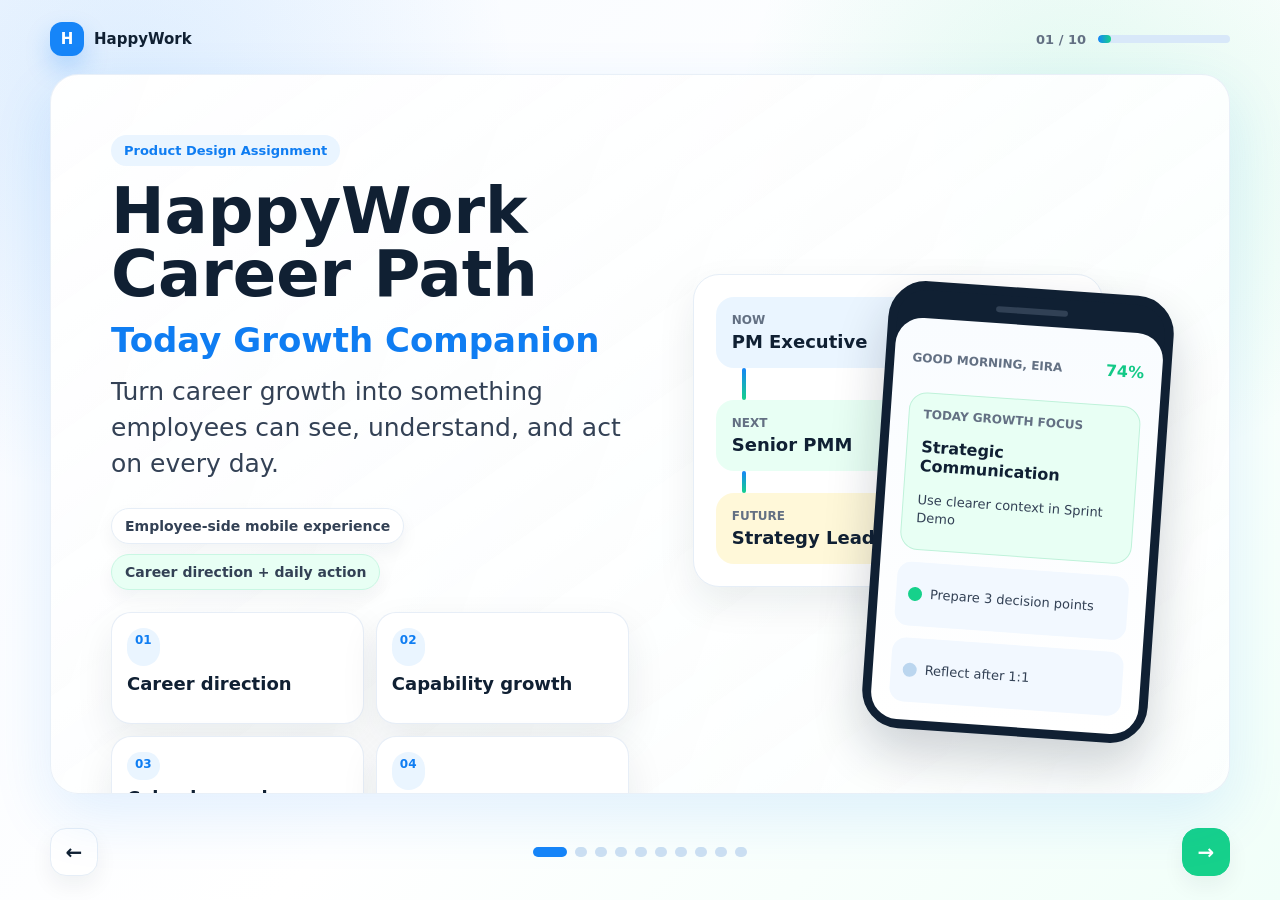
==== commit 9c202c6f: "Polish HappyWork Career Path pitch deck" ====
--- a/index.html
+++ b/index.html
@@ -8,6 +8,7 @@
       content="HappyWork Career Path - Today Growth Companion product design assignment pitch deck."
     />
     <title>HappyWork Career Path Pitch Deck</title>
+    <link rel="icon" href="data:," />
     <link rel="stylesheet" href="styles.css" />
   </head>
   <body>
@@ -40,6 +41,24 @@
                 <span class="soft-pill">Employee-side mobile experience</span>
                 <span class="soft-pill mint">Career direction + daily action</span>
               </div>
+              <div class="pillar-grid" aria-label="Growth companion pillars">
+                <div class="pillar-card">
+                  <span>01</span>
+                  <strong>Career direction</strong>
+                </div>
+                <div class="pillar-card">
+                  <span>02</span>
+                  <strong>Capability growth</strong>
+                </div>
+                <div class="pillar-card">
+                  <span>03</span>
+                  <strong>Calendar work context</strong>
+                </div>
+                <div class="pillar-card">
+                  <span>04</span>
+                  <strong>Visible progress</strong>
+                </div>
+              </div>
             </div>
 
             <div class="hero-visual" aria-label="Career path and mobile growth concept">
@@ -210,22 +229,27 @@
               <div class="solution-step">
                 <span>1</span>
                 <p>Understand current role</p>
+                <small>Clarify where the employee is starting from.</small>
               </div>
               <div class="solution-step">
                 <span>2</span>
                 <p>Choose target direction</p>
+                <small>Show a realistic next role without overload.</small>
               </div>
               <div class="solution-step">
                 <span>3</span>
                 <p>Identify capability gaps</p>
+                <small>Translate role movement into skills to build.</small>
               </div>
               <div class="solution-step active-step">
                 <span>4</span>
                 <p>Receive daily growth focus</p>
+                <small>Connect growth to today's calendar context.</small>
               </div>
               <div class="solution-step">
                 <span>5</span>
                 <p>Turn feedback into visible progress</p>
+                <small>Use reflection and recognition to show movement.</small>
               </div>
             </div>
           </div>
@@ -445,7 +469,8 @@
           <div class="closing-card">
             <span>Career direction</span>
             <span>Capability growth</span>
-            <span>Daily work action</span>
+            <span>Work context</span>
+            <span>Visible progress</span>
           </div>
         </article>
       </section>
--- a/styles.css
+++ b/styles.css
@@ -21,6 +21,7 @@
   --coral: #FF7D7D;
   --violet: #8B5CF6;
   --gold: #F8C73E;
+  --ink: #102033;
   --shadow-soft: 0 22px 60px rgba(22, 133, 248, 0.12);
   --shadow-card: 0 16px 38px rgba(16, 32, 51, 0.08);
   --radius-lg: 28px;
@@ -267,6 +268,41 @@
 .tag-row span {
   background: var(--cta-light);
   border-color: #C9F7E3;
+}
+
+.pillar-grid {
+  display: grid;
+  grid-template-columns: repeat(2, minmax(0, 1fr));
+  gap: 12px;
+  max-width: 620px;
+  margin-top: 22px;
+}
+
+.pillar-card {
+  display: grid;
+  gap: 8px;
+  min-height: 112px;
+  padding: 15px;
+  border: 1px solid rgba(230, 238, 247, 0.95);
+  border-radius: 20px;
+  background: var(--surface);
+  box-shadow: var(--shadow-card);
+}
+
+.pillar-card span {
+  width: fit-content;
+  padding: 5px 8px;
+  border-radius: 999px;
+  background: var(--primary-light);
+  color: var(--primary-dark);
+  font-size: 12px;
+  font-weight: 900;
+}
+
+.pillar-card strong {
+  color: var(--text-title);
+  font-size: 18px;
+  line-height: 1.12;
 }
 
 .hero-visual {
@@ -707,7 +743,7 @@
   grid-template-columns: 46px 1fr;
   align-items: center;
   gap: 14px;
-  min-height: 74px;
+  min-height: 86px;
   padding: 14px 18px;
   border: 1px solid var(--border);
   border-radius: 20px;
@@ -731,6 +767,16 @@
   color: var(--text-title);
   font-size: 18px;
   font-weight: 800;
+}
+
+.solution-step small {
+  display: block;
+  grid-column: 2;
+  margin-top: 5px;
+  color: var(--text-muted);
+  font-size: 13px;
+  font-weight: 800;
+  line-height: 1.3;
 }
 
 .solution-step.active-step {
@@ -1211,7 +1257,7 @@
   }
 }
 
-@media (max-height: 760px) and (min-width: 981px) {
+@media (max-height: 820px) and (min-width: 981px) {
   .slide {
     padding: 36px;
   }
@@ -1253,11 +1299,15 @@
   }
 
   .solution-stack {
-    gap: 10px;
+    gap: 8px;
   }
 
   .solution-step {
     min-height: 64px;
+  }
+
+  .solution-step small {
+    font-size: 12px;
   }
 
   .flow-node {
@@ -1288,10 +1338,60 @@
     font-size: 12px;
   }
 
+  .persona-card {
+    padding: 26px;
+  }
+
+  .avatar {
+    width: 90px;
+    height: 90px;
+    margin-bottom: 18px;
+  }
+
+  .avatar span {
+    width: 62px;
+    height: 62px;
+    font-size: 32px;
+  }
+
+  blockquote {
+    margin-top: 18px;
+    padding: 18px;
+    font-size: 20px;
+  }
+
+  .detail-list {
+    gap: 8px;
+    margin-bottom: 16px;
+  }
+
+  .detail-list span {
+    padding: 12px 14px;
+    font-size: 15px;
+  }
+
+  .pain-panel {
+    padding: 18px;
+  }
+
+  .screen-slide,
+  .screen-slide.reverse {
+    grid-template-columns: minmax(0, 0.95fr) minmax(280px, 340px);
+    gap: 32px;
+  }
+
+  .phone-mockup.large {
+    width: min(310px, 100%);
+    border-width: 8px;
+    border-radius: 36px;
+    transform: scale(0.9);
+  }
+
   .phone-mockup.large .mobile-ui {
-    min-height: 446px;
-    gap: 8px;
-    padding: 15px;
+    min-height: 360px;
+    gap: 6px;
+    padding: 12px;
+    border-radius: 24px;
   }
 
   .focus-card,
@@ -1305,13 +1405,37 @@
   .feedback-snippet,
   .month-progress,
   .reward-card {
-    gap: 5px;
-    padding: 10px;
-    border-radius: 14px;
+    gap: 4px;
+    padding: 8px;
+    border-radius: 12px;
   }
 
   .phone-speaker {
-    margin: 8px auto;
+    margin: 6px auto;
+  }
+
+  .focus-card strong,
+  .goal-card strong,
+  .level-card strong {
+    font-size: 14px;
+  }
+
+  .focus-card span,
+  .action-row span:last-child,
+  .schedule-card span,
+  .feedback-snippet span,
+  .checklist-card label {
+    font-size: 12px;
+  }
+
+  .tag-row {
+    gap: 6px;
+  }
+
+  .tag-row span {
+    min-height: 28px;
+    padding: 6px 9px;
+    font-size: 11px;
   }
 
   .value-column {
